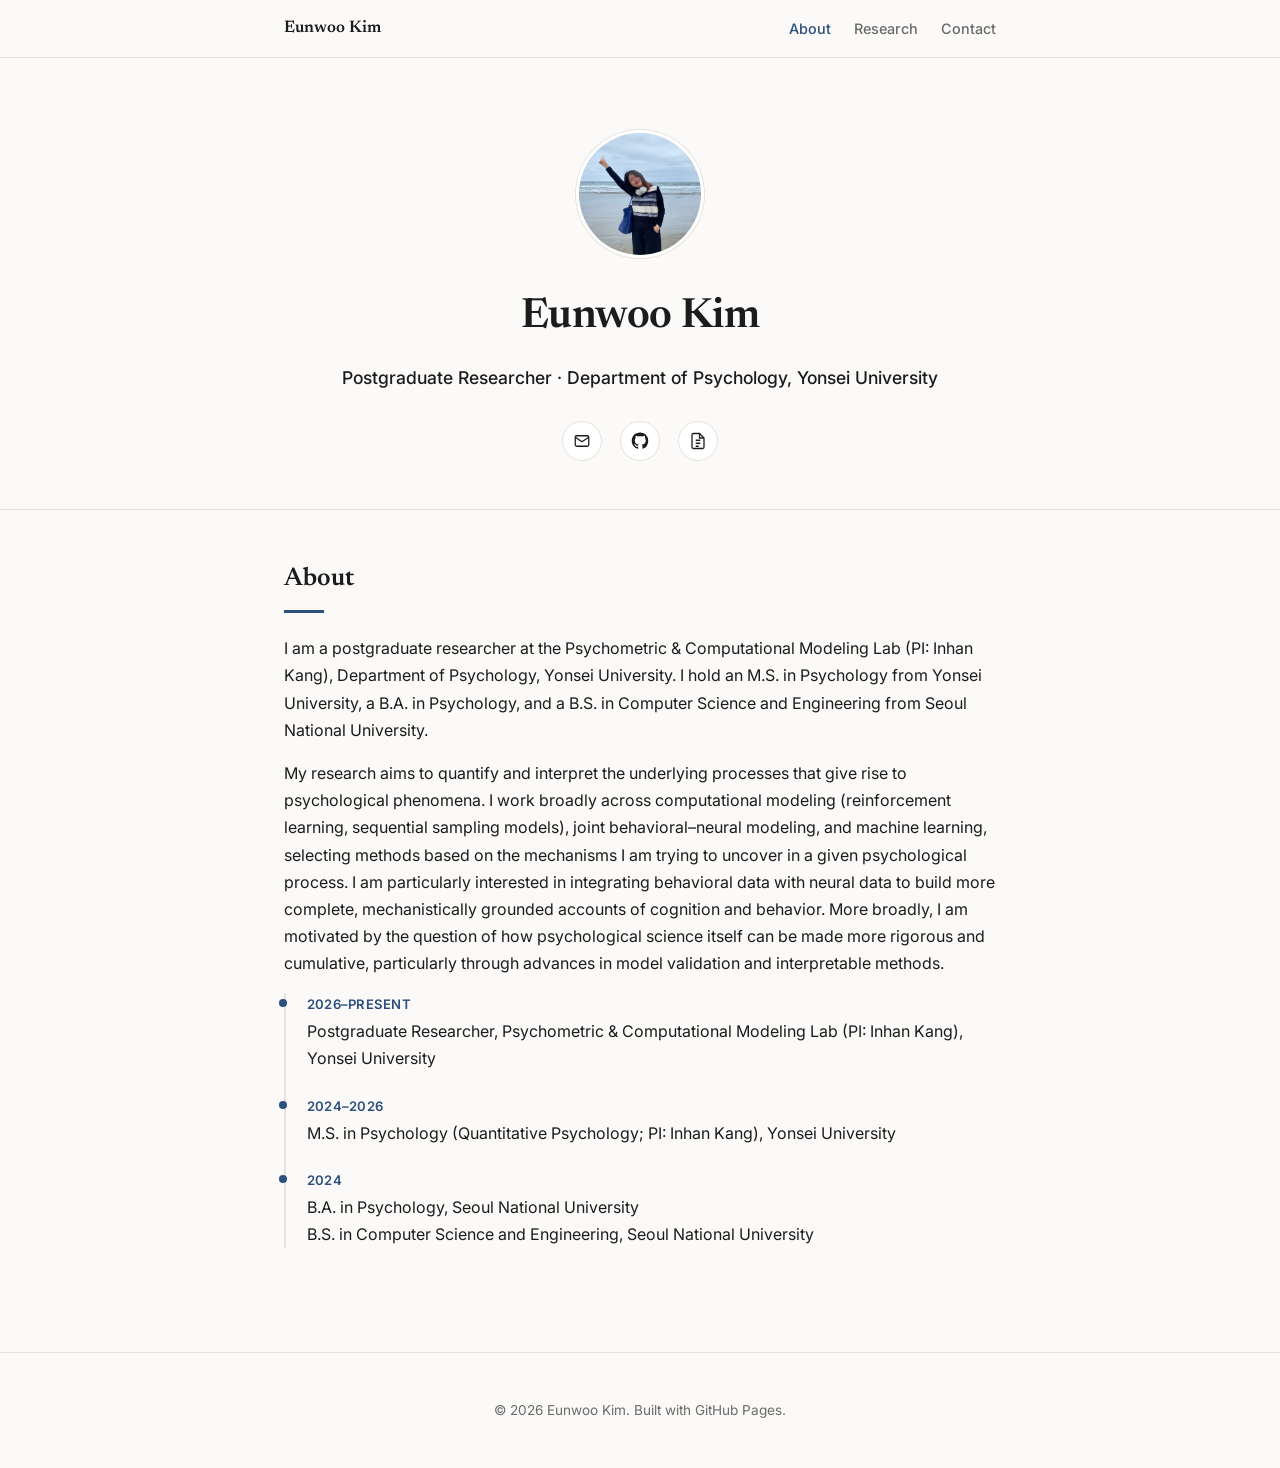
==== index.html @ c7195d4c "Split single-page site into About, Research, Contact pages" ====
<!DOCTYPE html>
<html lang="en">
<head>
<meta charset="UTF-8">
<meta name="viewport" content="width=device-width, initial-scale=1.0">
<title>Eunwoo Kim</title>
<link rel="preconnect" href="https://fonts.googleapis.com">
<link rel="preconnect" href="https://fonts.gstatic.com" crossorigin>
<link href="https://fonts.googleapis.com/css2?family=Newsreader:ital,wght@0,400;0,500;0,600;1,400&family=Inter:wght@400;500;600&display=swap" rel="stylesheet">
<link rel="stylesheet" href="style.css?v=3">
</head>
<body>

<div class="topbar">
  <div class="topbar-inner">
    <a class="brand" href="index.html">Eunwoo Kim</a>
    <nav>
      <a href="index.html" class="active">About</a>
      <a href="research.html">Research</a>
      <a href="contact.html">Contact</a>
    </nav>
  </div>
</div>

<header class="hero">
  <div class="hero-inner">
    <img class="avatar" src="assets/profile.jpg" alt="Eunwoo Kim">
    <h1>Eunwoo Kim</h1>
    <p class="tagline">Postgraduate Researcher &middot; Department of Psychology, Yonsei University</p>

    <ul class="icon-links">
      <li>
        <a href="mailto:eunwookim@yonsei.ac.kr" title="Email" aria-label="Email">
          <svg viewBox="0 0 24 24" fill="none" stroke="currentColor" stroke-width="1.7"><rect x="3" y="5" width="18" height="14" rx="2"/><path d="M3 7l9 6 9-6"/></svg>
        </a>
      </li>
      <li>
        <a href="https://github.com/nunu0112" target="_blank" title="GitHub" aria-label="GitHub">
          <svg viewBox="0 0 24 24" fill="currentColor"><path d="M12 .5C5.73.5.98 5.24.98 11.52c0 5.02 3.26 9.28 7.78 10.78.57.1.78-.25.78-.55 0-.27-.01-1.16-.02-2.1-3.16.69-3.83-1.34-3.83-1.34-.52-1.31-1.26-1.66-1.26-1.66-1.03-.7.08-.69.08-.69 1.14.08 1.74 1.17 1.74 1.17 1.01 1.73 2.65 1.23 3.3.94.1-.73.4-1.23.72-1.51-2.52-.29-5.17-1.26-5.17-5.6 0-1.24.44-2.25 1.17-3.04-.12-.29-.51-1.46.11-3.04 0 0 .96-.31 3.15 1.16.91-.25 1.89-.38 2.86-.39.97 0 1.95.13 2.86.39 2.18-1.47 3.14-1.16 3.14-1.16.63 1.58.23 2.75.12 3.04.73.79 1.16 1.8 1.16 3.04 0 4.35-2.65 5.31-5.18 5.59.41.35.77 1.04.77 2.1 0 1.52-.01 2.74-.01 3.11 0 .3.2.66.79.55A11.53 11.53 0 0 0 23 11.52C23 5.24 18.27.5 12 .5Z"/></svg>
        </a>
      </li>
      <li>
        <a href="assets/CV_Eunwoo_Kim.pdf" target="_blank" title="Download CV" aria-label="Download CV">
          <svg viewBox="0 0 24 24" fill="none" stroke="currentColor" stroke-width="1.7"><path d="M14 2H6a2 2 0 0 0-2 2v16a2 2 0 0 0 2 2h12a2 2 0 0 0 2-2V8z"/><path d="M14 2v6h6"/><path d="M9 15h6M9 11h6M9 19h4"/></svg>
        </a>
      </li>
    </ul>
  </div>
</header>

<main>

  <section id="about">
    <h2>About</h2>
    <p>
      I am a postgraduate researcher at the Psychometric &amp; Computational Modeling Lab (PI:
      Inhan Kang), Department of Psychology, Yonsei University. I hold an M.S. in Psychology from
      Yonsei University, a B.A. in Psychology, and a B.S. in Computer Science and Engineering from
      Seoul National University.
    </p>
    <p>
      My research aims to quantify and interpret the underlying processes that give rise to
      psychological phenomena. I work broadly across computational modeling (reinforcement
      learning, sequential sampling models), joint behavioral&ndash;neural modeling, and machine
      learning, selecting methods based on the mechanisms I am trying to uncover in a given
      psychological process. I am particularly interested in integrating behavioral data with
      neural data to build more complete, mechanistically grounded accounts of cognition and
      behavior. More broadly, I am motivated by the question of how psychological science itself
      can be made more rigorous and cumulative, particularly through advances in model validation
      and interpretable methods.
    </p>
    <div class="timeline">
      <div class="timeline-item">
        <span class="timeline-date">2026&ndash;Present</span>
        <span class="timeline-text">Postgraduate Researcher, Psychometric &amp; Computational Modeling Lab (PI: Inhan Kang), Yonsei University</span>
      </div>
      <div class="timeline-item">
        <span class="timeline-date">2024&ndash;2026</span>
        <span class="timeline-text">M.S. in Psychology (Quantitative Psychology; PI: Inhan Kang), Yonsei University</span>
      </div>
      <div class="timeline-item">
        <span class="timeline-date">2024</span>
        <span class="timeline-text">B.A. in Psychology, Seoul National University <br>B.S. in Computer Science and Engineering, Seoul National University</span>
      </div>
    </div>
  </section>

</main>

<footer>
  <p>&copy; 2026 Eunwoo Kim. Built with GitHub Pages.</p>
</footer>

</body>
</html>
---- style.css ----
:root {
  --bg: #fbfaf8;
  --text: #1c1c1c;
  --muted: #6b6b6b;
  --accent: #2b4f7e;
  --accent-soft: #e8eef6;
  --card-bg: #ffffff;
  --border: #e6e2dc;
  --max-width: 760px;
  --serif: "Newsreader", Georgia, "Apple SD Gothic Neo", serif;
  --sans: "Inter", -apple-system, BlinkMacSystemFont, "Segoe UI", "Apple SD Gothic Neo", "Noto Sans KR", sans-serif;
}

* { box-sizing: border-box; }

body {
  margin: 0;
  font-family: var(--sans);
  color: var(--text);
  background: var(--bg);
  line-height: 1.7;
}

a { color: var(--accent); }

/* Top nav */
.topbar {
  position: sticky;
  top: 0;
  z-index: 10;
  background: rgba(251, 250, 248, 0.9);
  backdrop-filter: blur(6px);
  border-bottom: 1px solid var(--border);
}

.topbar-inner {
  max-width: var(--max-width);
  margin: 0 auto;
  padding: 0.9rem 1.5rem;
  display: flex;
  align-items: center;
  justify-content: space-between;
}

.brand {
  font-family: var(--serif);
  font-weight: 600;
  font-size: 1.05rem;
  color: var(--text);
  text-decoration: none;
}

.topbar nav a {
  color: var(--muted);
  text-decoration: none;
  margin-left: 1.2rem;
  font-size: 0.9rem;
  font-weight: 500;
}

.topbar nav a:hover { color: var(--accent); }

.topbar nav a.active { color: var(--accent); }

/* Page header (Research, Contact) */
.page-header {
  padding: 3rem 1.5rem 1.5rem;
  border-bottom: 1px solid var(--border);
}

.page-header-inner {
  max-width: var(--max-width);
  margin: 0 auto;
}

.page-header h1 {
  font-family: var(--serif);
  font-weight: 600;
  font-size: 2.1rem;
  margin: 0;
  letter-spacing: -0.01em;
}

.section-intro {
  color: var(--muted);
  margin: 0 0 2rem;
}

/* Hero */
.hero {
  padding: 4.5rem 1.5rem 3rem;
  text-align: center;
  border-bottom: 1px solid var(--border);
}

.hero-inner {
  max-width: var(--max-width);
  margin: 0 auto;
}

.avatar {
  width: 128px;
  height: 128px;
  border-radius: 50%;
  margin: 0 auto 1.5rem;
  display: block;
  object-fit: cover;
  background: var(--accent-soft);
  border: 3px solid var(--card-bg);
  box-shadow: 0 0 0 1px var(--border);
}

.hero h1 {
  font-family: var(--serif);
  font-weight: 600;
  margin: 0 0 0.6rem;
  font-size: 2.6rem;
  letter-spacing: -0.01em;
}

.tagline {
  color: var(--text);
  margin: 0 0 1.8rem;
  font-size: 1.1rem;
  font-weight: 500;
}

.icon-links {
  list-style: none;
  display: flex;
  justify-content: center;
  gap: 1.1rem;
  padding: 0;
  margin: 0;
}

.icon-links a {
  display: flex;
  align-items: center;
  justify-content: center;
  width: 40px;
  height: 40px;
  border-radius: 50%;
  background: var(--card-bg);
  border: 1px solid var(--border);
  color: var(--text);
  transition: background 0.15s, color 0.15s, border-color 0.15s;
}

.icon-links a:hover {
  background: var(--accent);
  border-color: var(--accent);
  color: #fff;
}

.icon-links svg {
  width: 18px;
  height: 18px;
}

/* Main content */
main {
  max-width: var(--max-width);
  margin: 0 auto;
  padding: 3rem 1.5rem;
}

section {
  margin-bottom: 3.5rem;
}

section h2 {
  font-family: var(--serif);
  font-weight: 600;
  font-size: 1.6rem;
  margin: 0 0 1.4rem;
  color: var(--text);
}

section h2::after {
  content: "";
  display: block;
  width: 40px;
  height: 3px;
  background: var(--accent);
  margin-top: 0.5rem;
}

.subheading {
  font-family: var(--serif);
  font-size: 1.15rem;
  font-weight: 600;
  margin: 2rem 0 1rem;
}

/* Timeline */
.timeline {
  border-left: 2px solid var(--border);
  padding-left: 1.3rem;
}

.timeline-item {
  position: relative;
  margin-bottom: 1.4rem;
}

.timeline-item::before {
  content: "";
  position: absolute;
  left: -1.75rem;
  top: 0.35rem;
  width: 8px;
  height: 8px;
  border-radius: 50%;
  background: var(--accent);
}

.timeline-date {
  display: block;
  font-size: 0.82rem;
  color: var(--accent);
  font-weight: 600;
  letter-spacing: 0.02em;
  text-transform: uppercase;
  margin-bottom: 0.15rem;
}

.timeline-text ul {
  margin: 0.5rem 0 0;
  padding-left: 1.1rem;
}

.timeline-text li {
  margin-bottom: 0.3rem;
  color: var(--muted);
}

/* Research narrative items */
.research-item {
  margin-bottom: 2.2rem;
  padding-bottom: 2.2rem;
  border-bottom: 1px solid var(--border);
}

.research-item:last-of-type {
  border-bottom: none;
}

.research-item h3 {
  font-family: var(--serif);
  font-size: 1.25rem;
  font-weight: 600;
  margin: 0 0 0.4rem;
}

.research-item .meta {
  color: var(--muted);
  font-size: 0.85rem;
  margin: 0 0 0.8rem;
  font-style: italic;
}

.research-figure {
  margin: 1.2rem 0 0;
  padding: 1rem;
  background: #ffffff;
  border: 1px solid var(--border);
  border-radius: 8px;
  text-align: center;
}

.research-figure img {
  display: block;
  margin: 0 auto;
  max-width: 100%;
  max-height: 320px;
  width: auto;
  height: auto;
  border-radius: 4px;
}

.research-figure figcaption {
  margin-top: 0.7rem;
  font-size: 0.82rem;
  color: var(--muted);
  line-height: 1.5;
}

.plain-list {
  padding-left: 1.2rem;
}

.plain-list li {
  margin-bottom: 0.6rem;
}

/* Skills */
.skill-tags {
  display: flex;
  flex-wrap: wrap;
  gap: 0.5rem;
}

.skill-tags span {
  background: var(--accent-soft);
  color: var(--accent);
  padding: 0.35rem 0.8rem;
  border-radius: 999px;
  font-size: 0.85rem;
  font-weight: 500;
}

#contact a { color: var(--accent); }

footer {
  text-align: center;
  padding: 2rem 1rem;
  color: var(--muted);
  font-size: 0.85rem;
  border-top: 1px solid var(--border);
}

@media (prefers-color-scheme: dark) {
  :root {
    --bg: #12161c;
    --text: #eceff2;
    --muted: #99a3ad;
    --accent: #7fa8e0;
    --accent-soft: #1c2733;
    --card-bg: #191e26;
    --border: #2b323c;
  }
  .topbar { background: rgba(18, 22, 28, 0.85); }
  .icon-links a:hover { color: #12161c; }
}

@media (max-width: 560px) {
  .topbar nav a { margin-left: 0.7rem; font-size: 0.82rem; }
  .hero h1 { font-size: 2.1rem; }
}
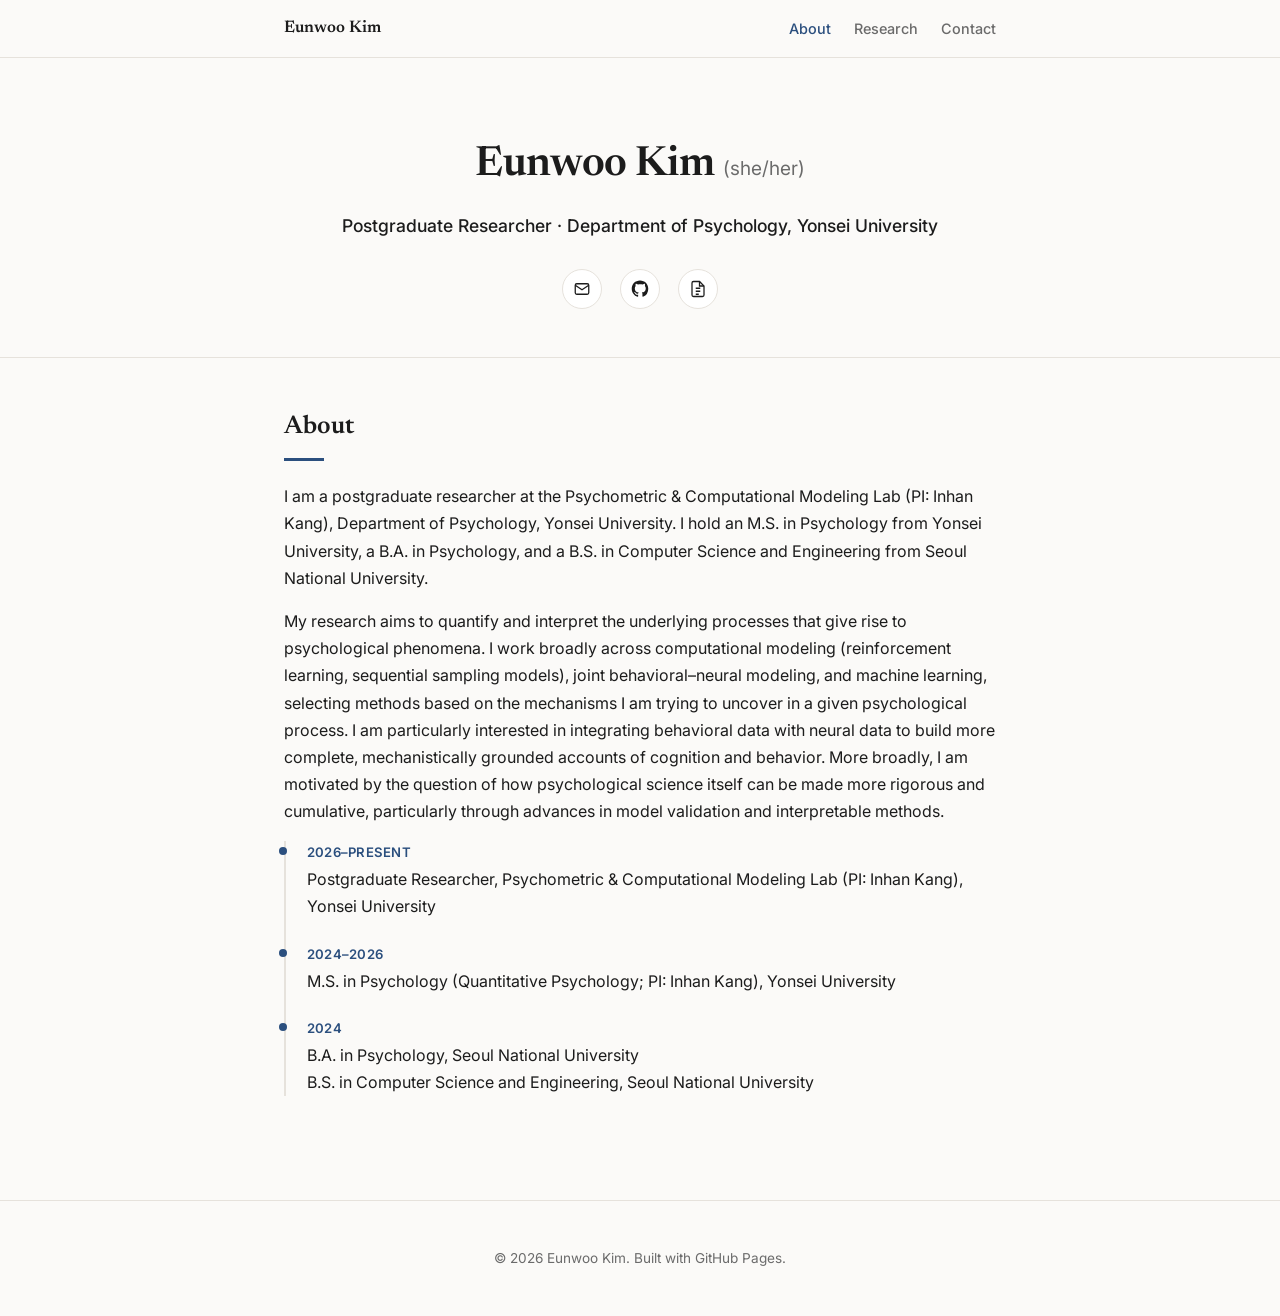
==== commit 522033e1: "Remove profile photo, add pronouns next to name" ====
--- a/index.html
+++ b/index.html
@@ -7,7 +7,7 @@
 <link rel="preconnect" href="https://fonts.googleapis.com">
 <link rel="preconnect" href="https://fonts.gstatic.com" crossorigin>
 <link href="https://fonts.googleapis.com/css2?family=Newsreader:ital,wght@0,400;0,500;0,600;1,400&family=Inter:wght@400;500;600&display=swap" rel="stylesheet">
-<link rel="stylesheet" href="style.css?v=3">
+<link rel="stylesheet" href="style.css?v=5">
 </head>
 <body>
 
@@ -24,8 +24,7 @@
 
 <header class="hero">
   <div class="hero-inner">
-    <img class="avatar" src="assets/profile.jpg" alt="Eunwoo Kim">
-    <h1>Eunwoo Kim</h1>
+    <h1>Eunwoo Kim <span class="pronouns">(she/her)</span></h1>
     <p class="tagline">Postgraduate Researcher &middot; Department of Psychology, Yonsei University</p>
 
     <ul class="icon-links">
--- a/style.css
+++ b/style.css
@@ -82,7 +82,7 @@
 }
 
 .section-intro {
-  color: var(--muted);
+  color: var(--text);
   margin: 0 0 2rem;
 }
 
@@ -98,24 +98,20 @@
   margin: 0 auto;
 }
 
-.avatar {
-  width: 128px;
-  height: 128px;
-  border-radius: 50%;
-  margin: 0 auto 1.5rem;
-  display: block;
-  object-fit: cover;
-  background: var(--accent-soft);
-  border: 3px solid var(--card-bg);
-  box-shadow: 0 0 0 1px var(--border);
-}
-
 .hero h1 {
   font-family: var(--serif);
   font-weight: 600;
   margin: 0 0 0.6rem;
   font-size: 2.6rem;
   letter-spacing: -0.01em;
+}
+
+.pronouns {
+  font-family: var(--sans);
+  font-weight: 400;
+  font-size: 1.2rem;
+  color: var(--muted);
+  letter-spacing: 0;
 }
 
 .tagline {
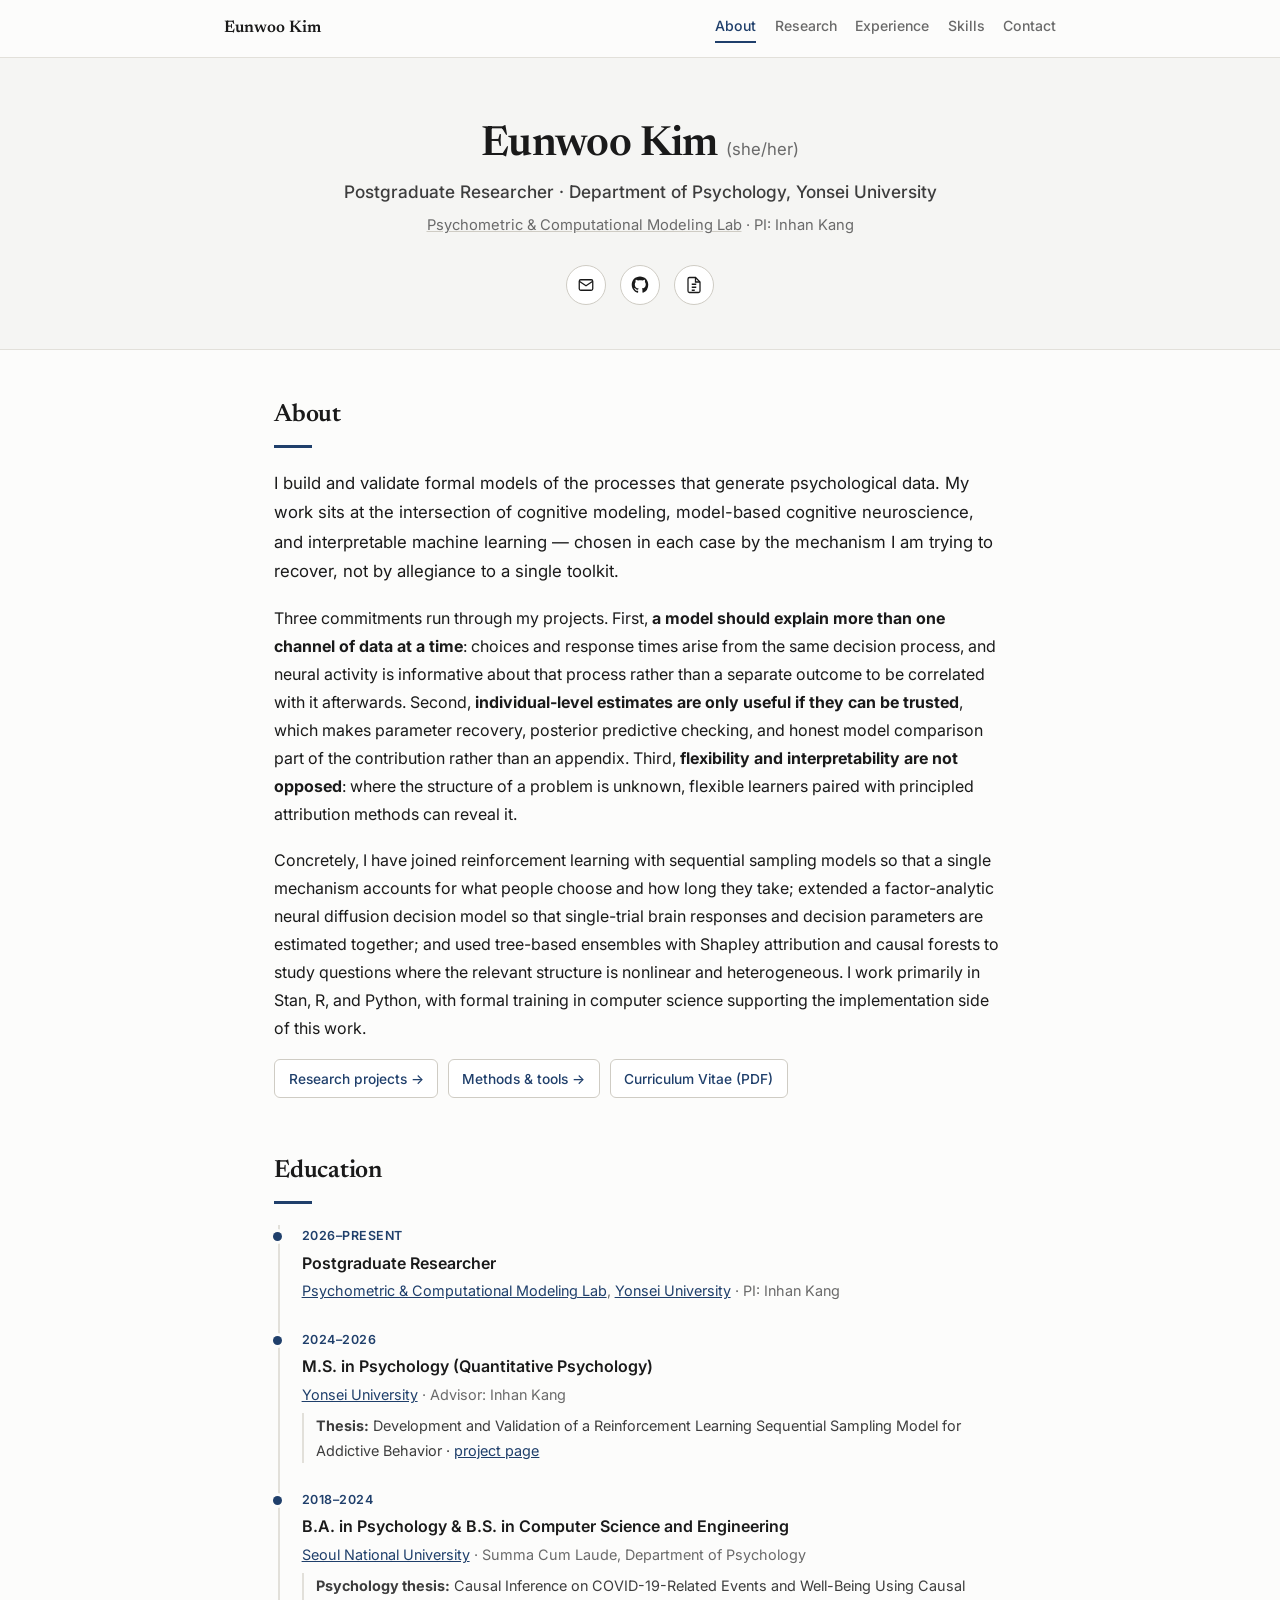
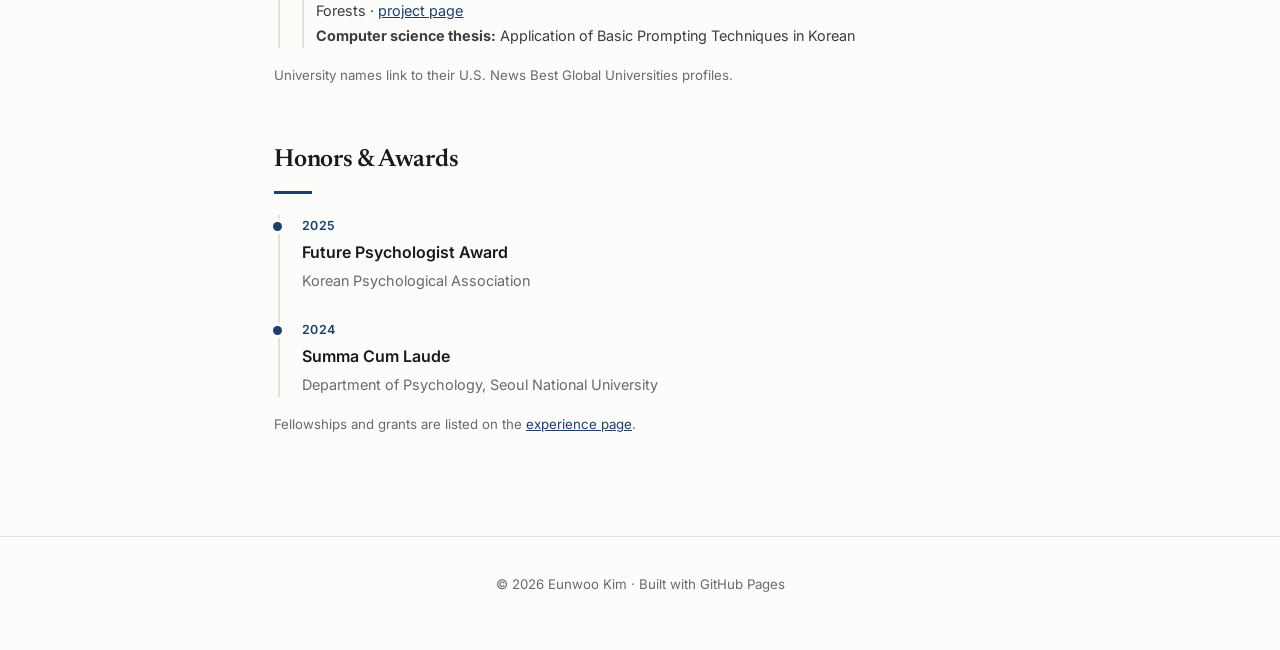
==== commit eb35cdbb: "Expand site into a full research portfolio Adds per-project research subpages with background, metho" ====
--- a/index.html
+++ b/index.html
@@ -4,10 +4,11 @@
 <meta charset="UTF-8">
 <meta name="viewport" content="width=device-width, initial-scale=1.0">
 <title>Eunwoo Kim</title>
+<meta name="description" content="Eunwoo Kim — postgraduate researcher in quantitative psychology at Yonsei University. Cognitive modeling, joint behavioral–neural modeling, and interpretable machine learning.">
 <link rel="preconnect" href="https://fonts.googleapis.com">
 <link rel="preconnect" href="https://fonts.gstatic.com" crossorigin>
 <link href="https://fonts.googleapis.com/css2?family=Newsreader:ital,wght@0,400;0,500;0,600;1,400&family=Inter:wght@400;500;600&display=swap" rel="stylesheet">
-<link rel="stylesheet" href="style.css?v=5">
+<link rel="stylesheet" href="style.css?v=10">
 </head>
 <body>
 
@@ -17,6 +18,8 @@
     <nav>
       <a href="index.html" class="active">About</a>
       <a href="research.html">Research</a>
+      <a href="experience.html">Experience</a>
+      <a href="skills.html">Skills</a>
       <a href="contact.html">Contact</a>
     </nav>
   </div>
@@ -26,6 +29,10 @@
   <div class="hero-inner">
     <h1>Eunwoo Kim <span class="pronouns">(she/her)</span></h1>
     <p class="tagline">Postgraduate Researcher &middot; Department of Psychology, Yonsei University</p>
+    <p class="tagline-sub">
+      <a href="https://sites.google.com/view/qpsy" target="_blank" rel="noopener">Psychometric &amp; Computational Modeling Lab</a>
+      &middot; PI: Inhan Kang
+    </p>
 
     <ul class="icon-links">
       <li>
@@ -34,12 +41,12 @@
         </a>
       </li>
       <li>
-        <a href="https://github.com/nunu0112" target="_blank" title="GitHub" aria-label="GitHub">
+        <a href="https://github.com/nunu0112" target="_blank" rel="noopener" title="GitHub" aria-label="GitHub">
           <svg viewBox="0 0 24 24" fill="currentColor"><path d="M12 .5C5.73.5.98 5.24.98 11.52c0 5.02 3.26 9.28 7.78 10.78.57.1.78-.25.78-.55 0-.27-.01-1.16-.02-2.1-3.16.69-3.83-1.34-3.83-1.34-.52-1.31-1.26-1.66-1.26-1.66-1.03-.7.08-.69.08-.69 1.14.08 1.74 1.17 1.74 1.17 1.01 1.73 2.65 1.23 3.3.94.1-.73.4-1.23.72-1.51-2.52-.29-5.17-1.26-5.17-5.6 0-1.24.44-2.25 1.17-3.04-.12-.29-.51-1.46.11-3.04 0 0 .96-.31 3.15 1.16.91-.25 1.89-.38 2.86-.39.97 0 1.95.13 2.86.39 2.18-1.47 3.14-1.16 3.14-1.16.63 1.58.23 2.75.12 3.04.73.79 1.16 1.8 1.16 3.04 0 4.35-2.65 5.31-5.18 5.59.41.35.77 1.04.77 2.1 0 1.52-.01 2.74-.01 3.11 0 .3.2.66.79.55A11.53 11.53 0 0 0 23 11.52C23 5.24 18.27.5 12 .5Z"/></svg>
         </a>
       </li>
       <li>
-        <a href="assets/CV_Eunwoo_Kim.pdf" target="_blank" title="Download CV" aria-label="Download CV">
+        <a href="assets/CV_Eunwoo_Kim.pdf" target="_blank" rel="noopener" title="Curriculum Vitae (PDF)" aria-label="Curriculum Vitae (PDF)">
           <svg viewBox="0 0 24 24" fill="none" stroke="currentColor" stroke-width="1.7"><path d="M14 2H6a2 2 0 0 0-2 2v16a2 2 0 0 0 2 2h12a2 2 0 0 0 2-2V8z"/><path d="M14 2v6h6"/><path d="M9 15h6M9 11h6M9 19h4"/></svg>
         </a>
       </li>
@@ -51,43 +58,117 @@
 
   <section id="about">
     <h2>About</h2>
-    <p>
-      I am a postgraduate researcher at the Psychometric &amp; Computational Modeling Lab (PI:
-      Inhan Kang), Department of Psychology, Yonsei University. I hold an M.S. in Psychology from
-      Yonsei University, a B.A. in Psychology, and a B.S. in Computer Science and Engineering from
-      Seoul National University.
+    <p class="lead">
+      I build and validate formal models of the processes that generate psychological data. My
+      work sits at the intersection of cognitive modeling, model-based cognitive neuroscience,
+      and interpretable machine learning &mdash; chosen in each case by the mechanism I am trying
+      to recover, not by allegiance to a single toolkit.
     </p>
     <p>
-      My research aims to quantify and interpret the underlying processes that give rise to
-      psychological phenomena. I work broadly across computational modeling (reinforcement
-      learning, sequential sampling models), joint behavioral&ndash;neural modeling, and machine
-      learning, selecting methods based on the mechanisms I am trying to uncover in a given
-      psychological process. I am particularly interested in integrating behavioral data with
-      neural data to build more complete, mechanistically grounded accounts of cognition and
-      behavior. More broadly, I am motivated by the question of how psychological science itself
-      can be made more rigorous and cumulative, particularly through advances in model validation
-      and interpretable methods.
+      Three commitments run through my projects. First, <strong>a model should explain more than
+      one channel of data at a time</strong>: choices and response times arise from the same
+      decision process, and neural activity is informative about that process rather than a
+      separate outcome to be correlated with it afterwards. Second, <strong>individual-level
+      estimates are only useful if they can be trusted</strong>, which makes parameter recovery,
+      posterior predictive checking, and honest model comparison part of the contribution rather
+      than an appendix. Third, <strong>flexibility and interpretability are not opposed</strong>:
+      where the structure of a problem is unknown, flexible learners paired with principled
+      attribution methods can reveal it.
     </p>
+    <p>
+      Concretely, I have joined reinforcement learning with sequential sampling models so that a
+      single mechanism accounts for what people choose and how long they take; extended a
+      factor-analytic neural diffusion decision model so that single-trial brain responses and
+      decision parameters are estimated together; and used tree-based ensembles with Shapley
+      attribution and causal forests to study questions where the relevant structure is nonlinear
+      and heterogeneous. I work primarily in Stan, R, and Python, with formal training in computer
+      science supporting the implementation side of this work.
+    </p>
+    <div class="link-row">
+      <a class="btn-link" href="research.html">Research projects &rarr;</a>
+      <a class="btn-link" href="skills.html">Methods &amp; tools &rarr;</a>
+      <a class="btn-link" href="assets/CV_Eunwoo_Kim.pdf" target="_blank" rel="noopener">Curriculum Vitae (PDF)</a>
+    </div>
+  </section>
+
+  <section id="education">
+    <h2>Education</h2>
     <div class="timeline">
       <div class="timeline-item">
         <span class="timeline-date">2026&ndash;Present</span>
-        <span class="timeline-text">Postgraduate Researcher, Psychometric &amp; Computational Modeling Lab (PI: Inhan Kang), Yonsei University</span>
+        <span class="timeline-text">
+          <span class="timeline-role">Postgraduate Researcher</span>
+          <span class="timeline-meta">
+            <a href="https://sites.google.com/view/qpsy" target="_blank" rel="noopener">Psychometric &amp; Computational Modeling Lab</a>,
+            <a href="https://www.usnews.com/education/best-global-universities/yonsei-university-503801" target="_blank" rel="noopener">Yonsei University</a>
+            &middot; PI: Inhan Kang
+          </span>
+        </span>
       </div>
       <div class="timeline-item">
         <span class="timeline-date">2024&ndash;2026</span>
-        <span class="timeline-text">M.S. in Psychology (Quantitative Psychology; PI: Inhan Kang), Yonsei University</span>
+        <span class="timeline-text">
+          <span class="timeline-role">M.S. in Psychology (Quantitative Psychology)</span>
+          <span class="timeline-meta">
+            <a href="https://www.usnews.com/education/best-global-universities/yonsei-university-503801" target="_blank" rel="noopener">Yonsei University</a>
+            &middot; Advisor: Inhan Kang
+          </span>
+          <span class="timeline-thesis">
+            <strong>Thesis:</strong> Development and Validation of a Reinforcement Learning
+            Sequential Sampling Model for Addictive Behavior
+            &middot; <a href="research-rlssm.html">project page</a>
+          </span>
+        </span>
+      </div>
+      <div class="timeline-item">
+        <span class="timeline-date">2018&ndash;2024</span>
+        <span class="timeline-text">
+          <span class="timeline-role">B.A. in Psychology &amp; B.S. in Computer Science and Engineering</span>
+          <span class="timeline-meta">
+            <a href="https://www.usnews.com/education/best-global-universities/seoul-national-university-503456" target="_blank" rel="noopener">Seoul National University</a>
+            &middot; Summa Cum Laude, Department of Psychology
+          </span>
+          <span class="timeline-thesis">
+            <strong>Psychology thesis:</strong> Causal Inference on COVID-19-Related Events and
+            Well-Being Using Causal Forests
+            &middot; <a href="research-grf.html">project page</a><br>
+            <strong>Computer science thesis:</strong> Application of Basic Prompting Techniques in Korean
+          </span>
+        </span>
+      </div>
+    </div>
+    <p class="code-caption">
+      University names link to their U.S. News Best Global Universities profiles.
+    </p>
+  </section>
+
+  <section id="honors">
+    <h2>Honors &amp; Awards</h2>
+    <div class="timeline">
+      <div class="timeline-item">
+        <span class="timeline-date">2025</span>
+        <span class="timeline-text">
+          <span class="timeline-role">Future Psychologist Award</span>
+          <span class="timeline-meta">Korean Psychological Association</span>
+        </span>
       </div>
       <div class="timeline-item">
         <span class="timeline-date">2024</span>
-        <span class="timeline-text">B.A. in Psychology, Seoul National University <br>B.S. in Computer Science and Engineering, Seoul National University</span>
+        <span class="timeline-text">
+          <span class="timeline-role">Summa Cum Laude</span>
+          <span class="timeline-meta">Department of Psychology, Seoul National University</span>
+        </span>
       </div>
     </div>
+    <p class="code-caption">
+      Fellowships and grants are listed on the <a href="experience.html#fellowships">experience page</a>.
+    </p>
   </section>
 
 </main>
 
 <footer>
-  <p>&copy; 2026 Eunwoo Kim. Built with GitHub Pages.</p>
+  <p>&copy; 2026 Eunwoo Kim &middot; Built with GitHub Pages</p>
 </footer>
 
 </body>
--- a/style.css
+++ b/style.css
@@ -1,45 +1,60 @@
+/* ==========================================================================
+   Eunwoo Kim — academic site
+   Light theme only: light background, dark text.
+   ========================================================================== */
+
 :root {
-  --bg: #fbfaf8;
-  --text: #1c1c1c;
-  --muted: #6b6b6b;
-  --accent: #2b4f7e;
-  --accent-soft: #e8eef6;
+  --bg: #fcfcfb;
+  --bg-alt: #f5f5f3;
+  --text: #1a1a1a;
+  --text-soft: #3d3d3d;
+  --muted: #6a6a6a;
+  --accent: #1f3f6b;
+  --accent-soft: #eaeff6;
   --card-bg: #ffffff;
-  --border: #e6e2dc;
-  --max-width: 760px;
+  --border: #e2e0da;
+  --border-strong: #cfccc4;
+  --max-width: 780px;
+  --wide-width: 880px;
   --serif: "Newsreader", Georgia, "Apple SD Gothic Neo", serif;
   --sans: "Inter", -apple-system, BlinkMacSystemFont, "Segoe UI", "Apple SD Gothic Neo", "Noto Sans KR", sans-serif;
+  --mono: "SFMono-Regular", "SF Mono", Menlo, Consolas, "Liberation Mono", monospace;
 }
 
 * { box-sizing: border-box; }
+
+html { color-scheme: light; }
 
 body {
   margin: 0;
   font-family: var(--sans);
   color: var(--text);
   background: var(--bg);
-  line-height: 1.7;
+  line-height: 1.75;
+  -webkit-font-smoothing: antialiased;
 }
 
 a { color: var(--accent); }
 
-/* Top nav */
+/* --------------------------------------------------------------- Top nav */
+
 .topbar {
   position: sticky;
   top: 0;
-  z-index: 10;
-  background: rgba(251, 250, 248, 0.9);
-  backdrop-filter: blur(6px);
+  z-index: 20;
+  background: rgba(252, 252, 251, 0.92);
+  backdrop-filter: blur(8px);
   border-bottom: 1px solid var(--border);
 }
 
 .topbar-inner {
-  max-width: var(--max-width);
+  max-width: var(--wide-width);
   margin: 0 auto;
-  padding: 0.9rem 1.5rem;
+  padding: 0.85rem 1.5rem;
   display: flex;
   align-items: center;
   justify-content: space-between;
+  gap: 1rem;
 }
 
 .brand {
@@ -48,49 +63,38 @@
   font-size: 1.05rem;
   color: var(--text);
   text-decoration: none;
+  white-space: nowrap;
+}
+
+.topbar nav {
+  display: flex;
+  flex-wrap: wrap;
+  gap: 1.15rem;
 }
 
 .topbar nav a {
   color: var(--muted);
   text-decoration: none;
-  margin-left: 1.2rem;
-  font-size: 0.9rem;
+  font-size: 0.88rem;
   font-weight: 500;
+  padding-bottom: 2px;
+  border-bottom: 2px solid transparent;
 }
 
 .topbar nav a:hover { color: var(--accent); }
 
-.topbar nav a.active { color: var(--accent); }
-
-/* Page header (Research, Contact) */
-.page-header {
-  padding: 3rem 1.5rem 1.5rem;
-  border-bottom: 1px solid var(--border);
-}
-
-.page-header-inner {
-  max-width: var(--max-width);
-  margin: 0 auto;
-}
-
-.page-header h1 {
-  font-family: var(--serif);
-  font-weight: 600;
-  font-size: 2.1rem;
-  margin: 0;
-  letter-spacing: -0.01em;
-}
-
-.section-intro {
-  color: var(--text);
-  margin: 0 0 2rem;
-}
-
-/* Hero */
+.topbar nav a.active {
+  color: var(--accent);
+  border-bottom-color: var(--accent);
+}
+
+/* ------------------------------------------------------------------ Hero */
+
 .hero {
-  padding: 4.5rem 1.5rem 3rem;
+  padding: 4rem 1.5rem 2.75rem;
   text-align: center;
   border-bottom: 1px solid var(--border);
+  background: var(--bg-alt);
 }
 
 .hero-inner {
@@ -101,31 +105,43 @@
 .hero h1 {
   font-family: var(--serif);
   font-weight: 600;
-  margin: 0 0 0.6rem;
+  margin: 0 0 0.5rem;
   font-size: 2.6rem;
-  letter-spacing: -0.01em;
+  letter-spacing: -0.015em;
+  line-height: 1.15;
 }
 
 .pronouns {
   font-family: var(--sans);
   font-weight: 400;
-  font-size: 1.2rem;
+  font-size: 1.05rem;
   color: var(--muted);
   letter-spacing: 0;
+  white-space: nowrap;
 }
 
 .tagline {
-  color: var(--text);
-  margin: 0 0 1.8rem;
-  font-size: 1.1rem;
+  color: var(--text-soft);
+  margin: 0 0 0.35rem;
+  font-size: 1.08rem;
   font-weight: 500;
 }
+
+.tagline-sub {
+  color: var(--muted);
+  margin: 0 0 1.6rem;
+  font-size: 0.92rem;
+}
+
+.tagline-sub a { color: var(--muted); text-decoration-color: var(--border-strong); }
+.tagline-sub a:hover { color: var(--accent); }
 
 .icon-links {
   list-style: none;
   display: flex;
   justify-content: center;
-  gap: 1.1rem;
+  flex-wrap: wrap;
+  gap: 0.9rem;
   padding: 0;
   margin: 0;
 }
@@ -138,7 +154,7 @@
   height: 40px;
   border-radius: 50%;
   background: var(--card-bg);
-  border: 1px solid var(--border);
+  border: 1px solid var(--border-strong);
   color: var(--text);
   transition: background 0.15s, color 0.15s, border-color 0.15s;
 }
@@ -149,115 +165,319 @@
   color: #fff;
 }
 
-.icon-links svg {
-  width: 18px;
-  height: 18px;
-}
-
-/* Main content */
+.icon-links svg { width: 18px; height: 18px; }
+
+/* ----------------------------------------------------------- Page header */
+
+.page-header {
+  padding: 2.75rem 1.5rem 1.75rem;
+  border-bottom: 1px solid var(--border);
+  background: var(--bg-alt);
+}
+
+.page-header-inner {
+  max-width: var(--wide-width);
+  margin: 0 auto;
+}
+
+.page-header h1 {
+  font-family: var(--serif);
+  font-weight: 600;
+  font-size: 2.05rem;
+  margin: 0;
+  letter-spacing: -0.015em;
+  line-height: 1.2;
+}
+
+.page-header .page-sub {
+  color: var(--muted);
+  margin: 0.6rem 0 0;
+  font-size: 0.95rem;
+  max-width: 60ch;
+}
+
+.breadcrumb {
+  font-size: 0.82rem;
+  color: var(--muted);
+  margin: 0 0 0.7rem;
+}
+
+.breadcrumb a { color: var(--muted); text-decoration: none; }
+.breadcrumb a:hover { color: var(--accent); text-decoration: underline; }
+.breadcrumb span { margin: 0 0.4rem; color: var(--border-strong); }
+
+/* ------------------------------------------------------------------ Main */
+
 main {
   max-width: var(--max-width);
   margin: 0 auto;
-  padding: 3rem 1.5rem;
-}
-
-section {
-  margin-bottom: 3.5rem;
-}
+  padding: 2.75rem 1.5rem 1rem;
+}
+
+main.wide { max-width: var(--wide-width); }
+
+section { margin-bottom: 3.25rem; }
 
 section h2 {
   font-family: var(--serif);
   font-weight: 600;
-  font-size: 1.6rem;
-  margin: 0 0 1.4rem;
-  color: var(--text);
+  font-size: 1.55rem;
+  margin: 0 0 1.3rem;
+  color: var(--text);
+  letter-spacing: -0.01em;
 }
 
 section h2::after {
   content: "";
   display: block;
-  width: 40px;
+  width: 38px;
   height: 3px;
   background: var(--accent);
   margin-top: 0.5rem;
 }
 
-.subheading {
+h3 {
   font-family: var(--serif);
-  font-size: 1.15rem;
-  font-weight: 600;
-  margin: 2rem 0 1rem;
-}
-
-/* Timeline */
+  font-size: 1.22rem;
+  font-weight: 600;
+  margin: 2rem 0 0.7rem;
+  letter-spacing: -0.005em;
+}
+
+h4 {
+  font-family: var(--sans);
+  font-size: 0.95rem;
+  font-weight: 600;
+  margin: 1.5rem 0 0.5rem;
+  color: var(--text);
+}
+
+p { margin: 0 0 1.1rem; }
+
+.section-intro {
+  color: var(--text);
+  margin: 0 0 2rem;
+  font-size: 1.02rem;
+}
+
+.lead {
+  font-size: 1.05rem;
+  color: var(--text);
+}
+
+/* -------------------------------------------------------------- Timeline */
+
 .timeline {
   border-left: 2px solid var(--border);
-  padding-left: 1.3rem;
+  padding-left: 1.35rem;
+  margin-left: 0.25rem;
 }
 
 .timeline-item {
   position: relative;
-  margin-bottom: 1.4rem;
+  margin-bottom: 1.6rem;
 }
 
 .timeline-item::before {
   content: "";
   position: absolute;
-  left: -1.75rem;
-  top: 0.35rem;
-  width: 8px;
-  height: 8px;
+  left: -1.8rem;
+  top: 0.45rem;
+  width: 9px;
+  height: 9px;
   border-radius: 50%;
   background: var(--accent);
+  box-shadow: 0 0 0 3px var(--bg);
 }
 
 .timeline-date {
   display: block;
-  font-size: 0.82rem;
+  font-size: 0.78rem;
   color: var(--accent);
   font-weight: 600;
-  letter-spacing: 0.02em;
+  letter-spacing: 0.04em;
   text-transform: uppercase;
+  margin-bottom: 0.1rem;
+}
+
+.timeline-text { display: block; }
+
+.timeline-role {
+  font-weight: 600;
+  color: var(--text);
+}
+
+.timeline-meta {
+  display: block;
+  color: var(--muted);
+  font-size: 0.9rem;
+  margin-top: 0.1rem;
+}
+
+.timeline-thesis {
+  display: block;
+  font-size: 0.9rem;
+  color: var(--text-soft);
+  margin-top: 0.35rem;
+  padding-left: 0.8rem;
+  border-left: 2px solid var(--border);
+}
+
+.timeline-text ul {
+  margin: 0.6rem 0 0;
+  padding-left: 1.15rem;
+}
+
+.timeline-text li {
+  margin-bottom: 0.4rem;
+  color: var(--text-soft);
+  font-size: 0.95rem;
+}
+
+/* ---------------------------------------------------------- Project card */
+
+.project-card {
+  display: block;
+  background: var(--card-bg);
+  border: 1px solid var(--border);
+  border-radius: 10px;
+  padding: 1.4rem 1.5rem;
+  margin-bottom: 1.1rem;
+  text-decoration: none;
+  color: inherit;
+  transition: border-color 0.15s, box-shadow 0.15s, transform 0.15s;
+}
+
+.project-card:hover {
+  border-color: var(--accent);
+  box-shadow: 0 4px 18px rgba(31, 63, 107, 0.08);
+  transform: translateY(-1px);
+}
+
+.project-card h3 {
+  font-size: 1.14rem;
+  margin: 0 0 0.5rem;
+  color: var(--text);
+}
+
+.project-card p {
+  margin: 0 0 0.8rem;
+  color: var(--text-soft);
+  font-size: 0.95rem;
+}
+
+.project-card .card-more {
+  font-size: 0.86rem;
+  font-weight: 600;
+  color: var(--accent);
+}
+
+.card-tags {
+  display: flex;
+  flex-wrap: wrap;
+  gap: 0.4rem;
+  margin: 0 0 0.75rem;
+}
+
+/* ---------------------------------------------------------------- Badges */
+
+.badge {
+  display: inline-block;
+  font-size: 0.72rem;
+  font-weight: 600;
+  letter-spacing: 0.04em;
+  text-transform: uppercase;
+  padding: 0.2rem 0.55rem;
+  border-radius: 4px;
+  background: var(--accent-soft);
+  color: var(--accent);
+  border: 1px solid #d5e0ee;
+  white-space: nowrap;
+}
+
+.badge.neutral {
+  background: var(--bg-alt);
+  color: var(--muted);
+  border-color: var(--border);
+}
+
+.tag {
+  display: inline-block;
+  font-size: 0.78rem;
+  padding: 0.15rem 0.6rem;
+  border-radius: 999px;
+  background: var(--bg-alt);
+  color: var(--text-soft);
+  border: 1px solid var(--border);
+}
+
+/* --------------------------------------------------------- Study meta bar */
+
+.study-meta {
+  display: flex;
+  flex-wrap: wrap;
+  gap: 0.5rem 1.2rem;
+  align-items: center;
+  padding: 0.9rem 1.1rem;
+  background: var(--bg-alt);
+  border: 1px solid var(--border);
+  border-radius: 8px;
+  margin: 0 0 2rem;
+  font-size: 0.88rem;
+  color: var(--text-soft);
+}
+
+.study-meta .meta-label {
+  font-weight: 600;
+  color: var(--muted);
+  font-size: 0.76rem;
+  letter-spacing: 0.04em;
+  text-transform: uppercase;
+  margin-right: 0.3rem;
+}
+
+.study-meta > div { display: flex; align-items: baseline; gap: 0.2rem; }
+
+/* ------------------------------------------------------- Method callouts */
+
+.method-list {
+  list-style: none;
+  padding: 0;
+  margin: 0 0 1.4rem;
+  border-top: 1px solid var(--border);
+}
+
+.method-list li {
+  padding: 0.85rem 0;
+  border-bottom: 1px solid var(--border);
+  font-size: 0.95rem;
+  color: var(--text-soft);
+}
+
+.method-list .m-label {
+  display: block;
+  font-weight: 600;
+  color: var(--text);
+  font-size: 0.92rem;
   margin-bottom: 0.15rem;
 }
 
-.timeline-text ul {
-  margin: 0.5rem 0 0;
-  padding-left: 1.1rem;
-}
-
-.timeline-text li {
-  margin-bottom: 0.3rem;
-  color: var(--muted);
-}
-
-/* Research narrative items */
-.research-item {
-  margin-bottom: 2.2rem;
-  padding-bottom: 2.2rem;
-  border-bottom: 1px solid var(--border);
-}
-
-.research-item:last-of-type {
-  border-bottom: none;
-}
-
-.research-item h3 {
-  font-family: var(--serif);
-  font-size: 1.25rem;
-  font-weight: 600;
-  margin: 0 0 0.4rem;
-}
-
-.research-item .meta {
-  color: var(--muted);
-  font-size: 0.85rem;
-  margin: 0 0 0.8rem;
-  font-style: italic;
-}
+.callout {
+  background: var(--accent-soft);
+  border-left: 3px solid var(--accent);
+  border-radius: 0 6px 6px 0;
+  padding: 1rem 1.2rem;
+  margin: 0 0 1.5rem;
+  font-size: 0.94rem;
+  color: var(--text-soft);
+}
+
+.callout strong { color: var(--text); }
+
+/* --------------------------------------------------------------- Figures */
 
 .research-figure {
-  margin: 1.2rem 0 0;
+  margin: 1.5rem 0 1.8rem;
   padding: 1rem;
   background: #ffffff;
   border: 1px solid var(--border);
@@ -269,68 +489,182 @@
   display: block;
   margin: 0 auto;
   max-width: 100%;
-  max-height: 320px;
+  max-height: 380px;
   width: auto;
   height: auto;
   border-radius: 4px;
 }
 
 .research-figure figcaption {
-  margin-top: 0.7rem;
-  font-size: 0.82rem;
-  color: var(--muted);
-  line-height: 1.5;
-}
-
-.plain-list {
-  padding-left: 1.2rem;
-}
-
-.plain-list li {
-  margin-bottom: 0.6rem;
-}
-
-/* Skills */
+  margin-top: 0.8rem;
+  font-size: 0.83rem;
+  color: var(--muted);
+  line-height: 1.55;
+  text-align: left;
+}
+
+.research-figure figcaption .fig-label {
+  font-weight: 600;
+  color: var(--text);
+}
+
+/* ------------------------------------------------------------ Code blocks */
+
+.code-block {
+  background: #1e2530;
+  border-radius: 8px;
+  padding: 1rem 1.1rem;
+  margin: 0 0 1.2rem;
+  overflow-x: auto;
+}
+
+.code-block pre {
+  margin: 0;
+  font-family: var(--mono);
+  font-size: 0.8rem;
+  line-height: 1.6;
+  color: #e3e8ef;
+  white-space: pre;
+}
+
+.code-caption {
+  font-size: 0.83rem;
+  color: var(--muted);
+  margin: -0.6rem 0 1.5rem;
+}
+
+code {
+  font-family: var(--mono);
+  font-size: 0.86em;
+  background: var(--bg-alt);
+  padding: 0.1rem 0.32rem;
+  border-radius: 3px;
+  border: 1px solid var(--border);
+}
+
+/* ------------------------------------------------------------ Link lists */
+
+.link-row {
+  display: flex;
+  flex-wrap: wrap;
+  gap: 0.6rem;
+  margin: 0 0 1.5rem;
+}
+
+.btn-link {
+  display: inline-flex;
+  align-items: center;
+  gap: 0.4rem;
+  font-size: 0.86rem;
+  font-weight: 500;
+  text-decoration: none;
+  color: var(--accent);
+  background: var(--card-bg);
+  border: 1px solid var(--border-strong);
+  border-radius: 6px;
+  padding: 0.4rem 0.85rem;
+  transition: background 0.15s, border-color 0.15s, color 0.15s;
+}
+
+.btn-link:hover {
+  background: var(--accent);
+  border-color: var(--accent);
+  color: #fff;
+}
+
+.btn-link svg { width: 15px; height: 15px; }
+
+.plain-list { padding-left: 1.2rem; }
+.plain-list li { margin-bottom: 0.55rem; }
+
+/* ------------------------------------------------------------- Skill sets */
+
+.skill-group {
+  border: 1px solid var(--border);
+  border-radius: 10px;
+  padding: 1.3rem 1.5rem;
+  margin-bottom: 1.1rem;
+  background: var(--card-bg);
+}
+
+.skill-group h3 {
+  margin: 0 0 0.3rem;
+  font-size: 1.1rem;
+}
+
+.skill-group .skill-detail {
+  font-size: 0.94rem;
+  color: var(--text-soft);
+  margin: 0 0 0.9rem;
+}
+
+.skill-group .applied {
+  font-size: 0.85rem;
+  color: var(--muted);
+  margin: 0.8rem 0 0;
+  padding-top: 0.8rem;
+  border-top: 1px dashed var(--border);
+}
+
 .skill-tags {
   display: flex;
   flex-wrap: wrap;
-  gap: 0.5rem;
-}
-
+  gap: 0.45rem;
+  margin-bottom: 0.3rem;
+}
+
+.skill-tags a,
 .skill-tags span {
   background: var(--accent-soft);
   color: var(--accent);
-  padding: 0.35rem 0.8rem;
+  padding: 0.28rem 0.75rem;
   border-radius: 999px;
-  font-size: 0.85rem;
+  font-size: 0.83rem;
   font-weight: 500;
-}
-
-#contact a { color: var(--accent); }
+  text-decoration: none;
+  border: 1px solid #d5e0ee;
+}
+
+.skill-tags a:hover { background: var(--accent); color: #fff; }
+
+/* ------------------------------------------------------------- Next/prev */
+
+.page-nav {
+  display: flex;
+  justify-content: space-between;
+  gap: 1rem;
+  border-top: 1px solid var(--border);
+  padding-top: 1.5rem;
+  margin-top: 2.5rem;
+  font-size: 0.88rem;
+}
+
+.page-nav a { text-decoration: none; font-weight: 500; }
+.page-nav a:hover { text-decoration: underline; }
+
+/* ---------------------------------------------------------------- Footer */
 
 footer {
   text-align: center;
-  padding: 2rem 1rem;
-  color: var(--muted);
-  font-size: 0.85rem;
+  padding: 2.25rem 1rem;
+  color: var(--muted);
+  font-size: 0.83rem;
   border-top: 1px solid var(--border);
-}
-
-@media (prefers-color-scheme: dark) {
-  :root {
-    --bg: #12161c;
-    --text: #eceff2;
-    --muted: #99a3ad;
-    --accent: #7fa8e0;
-    --accent-soft: #1c2733;
-    --card-bg: #191e26;
-    --border: #2b323c;
-  }
-  .topbar { background: rgba(18, 22, 28, 0.85); }
-  .icon-links a:hover { color: #12161c; }
-}
-
-@media (max-width: 560px) {
-  .topbar nav a { margin-left: 0.7rem; font-size: 0.82rem; }
-  .hero h1 { font-size: 2.1rem; }
-}
+  margin-top: 2rem;
+}
+
+footer a { color: var(--muted); }
+
+/* --------------------------------------------------------------- Mobile */
+
+@media (max-width: 640px) {
+  .topbar-inner { flex-direction: column; align-items: flex-start; gap: 0.5rem; }
+  .topbar nav { gap: 0.9rem; }
+  .topbar nav a { font-size: 0.82rem; }
+  .hero { padding: 3rem 1.25rem 2.25rem; }
+  .hero h1 { font-size: 2.05rem; }
+  .pronouns { font-size: 0.95rem; }
+  .page-header h1 { font-size: 1.7rem; }
+  main { padding: 2rem 1.25rem 1rem; }
+  .study-meta { flex-direction: column; align-items: flex-start; gap: 0.35rem; }
+}
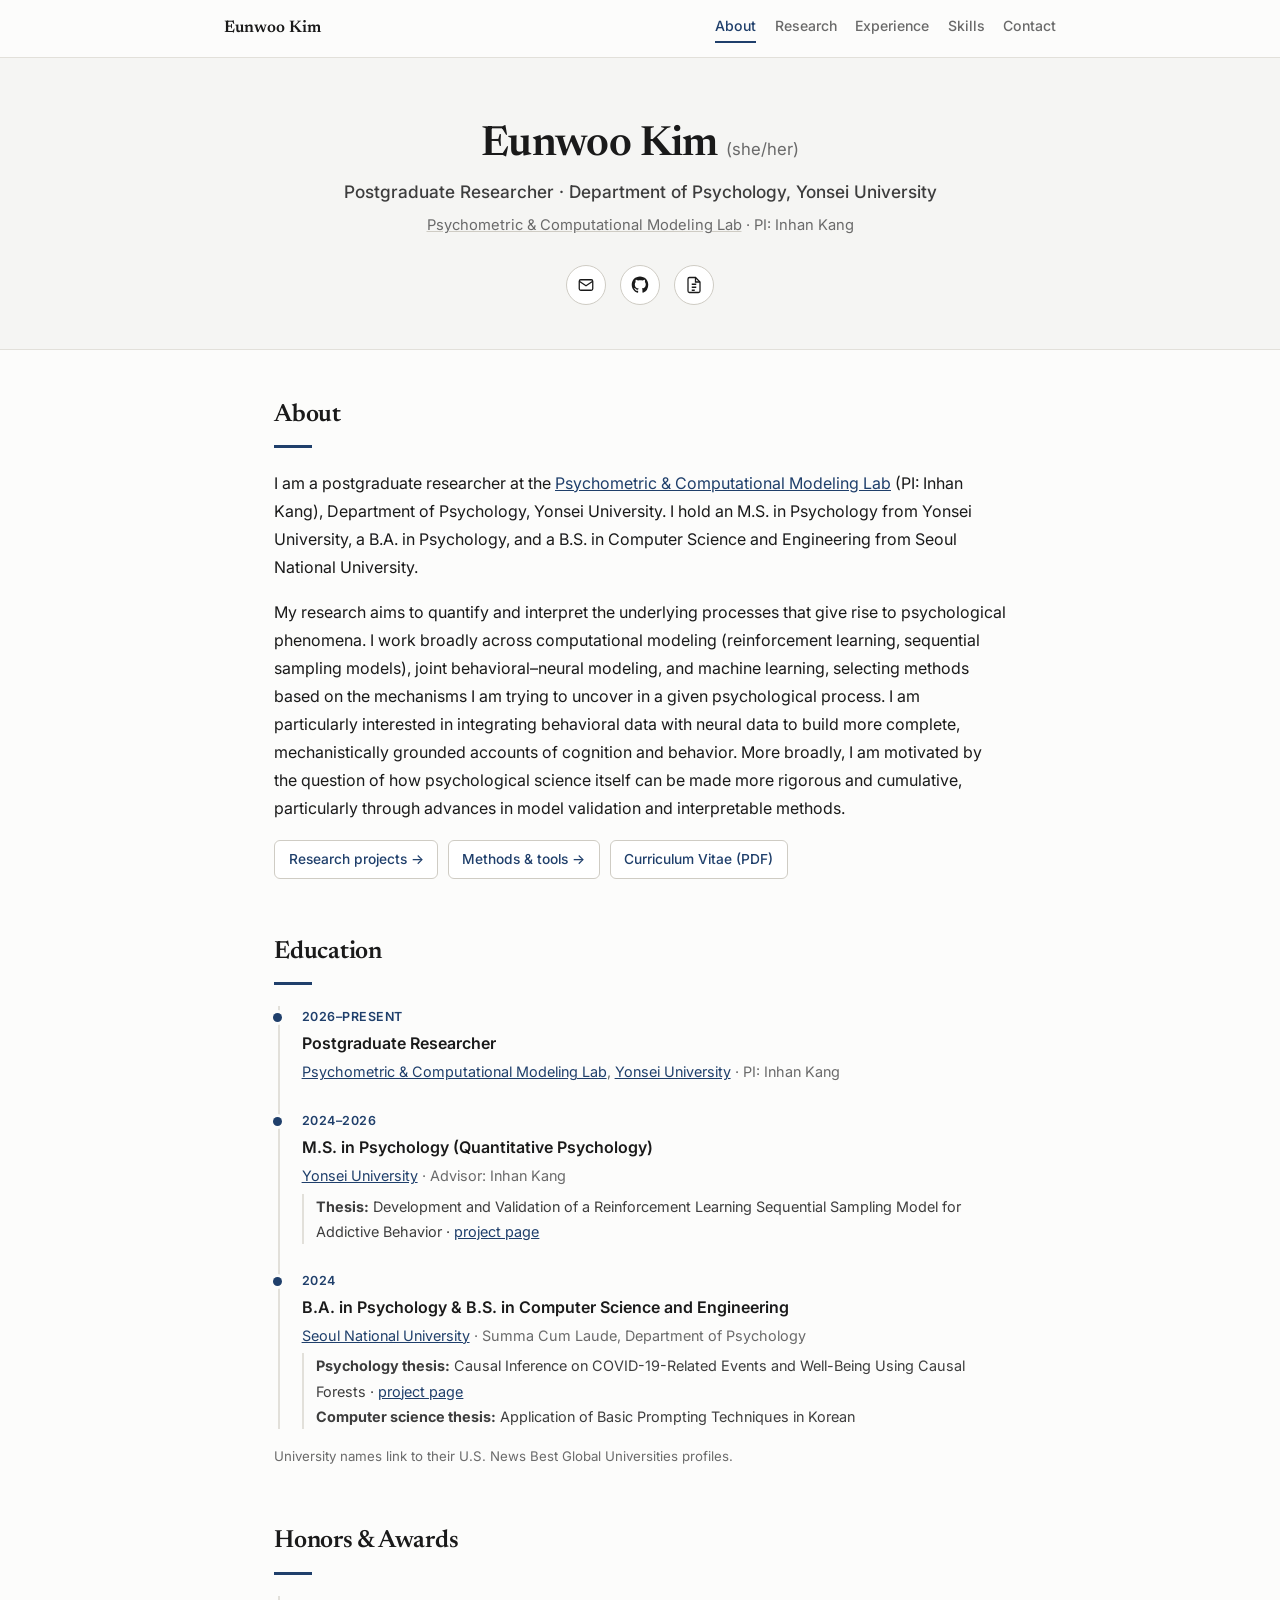
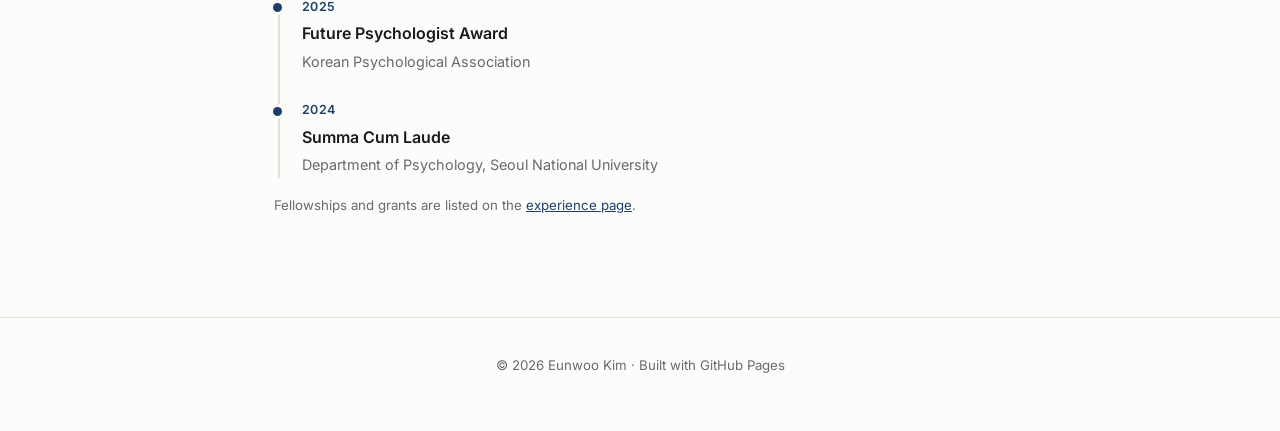
==== commit 9108a9c0: "Add abstracts, card figures, updated CV, and CBrain source figures Leads each research subpage with " ====
--- a/index.html
+++ b/index.html
@@ -8,7 +8,7 @@
 <link rel="preconnect" href="https://fonts.googleapis.com">
 <link rel="preconnect" href="https://fonts.gstatic.com" crossorigin>
 <link href="https://fonts.googleapis.com/css2?family=Newsreader:ital,wght@0,400;0,500;0,600;1,400&family=Inter:wght@400;500;600&display=swap" rel="stylesheet">
-<link rel="stylesheet" href="style.css?v=10">
+<link rel="stylesheet" href="style.css?v=11">
 </head>
 <body>
 
@@ -58,31 +58,23 @@
 
   <section id="about">
     <h2>About</h2>
-    <p class="lead">
-      I build and validate formal models of the processes that generate psychological data. My
-      work sits at the intersection of cognitive modeling, model-based cognitive neuroscience,
-      and interpretable machine learning &mdash; chosen in each case by the mechanism I am trying
-      to recover, not by allegiance to a single toolkit.
+    <p>
+      I am a postgraduate researcher at the
+      <a href="https://sites.google.com/view/qpsy" target="_blank" rel="noopener">Psychometric &amp;
+      Computational Modeling Lab</a> (PI: Inhan Kang), Department of Psychology, Yonsei University.
+      I hold an M.S. in Psychology from Yonsei University, a B.A. in Psychology, and a B.S. in
+      Computer Science and Engineering from Seoul National University.
     </p>
     <p>
-      Three commitments run through my projects. First, <strong>a model should explain more than
-      one channel of data at a time</strong>: choices and response times arise from the same
-      decision process, and neural activity is informative about that process rather than a
-      separate outcome to be correlated with it afterwards. Second, <strong>individual-level
-      estimates are only useful if they can be trusted</strong>, which makes parameter recovery,
-      posterior predictive checking, and honest model comparison part of the contribution rather
-      than an appendix. Third, <strong>flexibility and interpretability are not opposed</strong>:
-      where the structure of a problem is unknown, flexible learners paired with principled
-      attribution methods can reveal it.
-    </p>
-    <p>
-      Concretely, I have joined reinforcement learning with sequential sampling models so that a
-      single mechanism accounts for what people choose and how long they take; extended a
-      factor-analytic neural diffusion decision model so that single-trial brain responses and
-      decision parameters are estimated together; and used tree-based ensembles with Shapley
-      attribution and causal forests to study questions where the relevant structure is nonlinear
-      and heterogeneous. I work primarily in Stan, R, and Python, with formal training in computer
-      science supporting the implementation side of this work.
+      My research aims to quantify and interpret the underlying processes that give rise to
+      psychological phenomena. I work broadly across computational modeling (reinforcement
+      learning, sequential sampling models), joint behavioral&ndash;neural modeling, and machine
+      learning, selecting methods based on the mechanisms I am trying to uncover in a given
+      psychological process. I am particularly interested in integrating behavioral data with
+      neural data to build more complete, mechanistically grounded accounts of cognition and
+      behavior. More broadly, I am motivated by the question of how psychological science itself
+      can be made more rigorous and cumulative, particularly through advances in model validation
+      and interpretable methods.
     </p>
     <div class="link-row">
       <a class="btn-link" href="research.html">Research projects &rarr;</a>
@@ -121,7 +113,7 @@
         </span>
       </div>
       <div class="timeline-item">
-        <span class="timeline-date">2018&ndash;2024</span>
+        <span class="timeline-date">2024</span>
         <span class="timeline-text">
           <span class="timeline-role">B.A. in Psychology &amp; B.S. in Computer Science and Engineering</span>
           <span class="timeline-meta">
--- a/style.css
+++ b/style.css
@@ -323,6 +323,12 @@
   border-left: 2px solid var(--border);
 }
 
+.timeline-text p {
+  margin: 0.5rem 0 0;
+  color: var(--text-soft);
+  font-size: 0.95rem;
+}
+
 .timeline-text ul {
   margin: 0.6rem 0 0;
   padding-left: 1.15rem;
@@ -337,7 +343,9 @@
 /* ---------------------------------------------------------- Project card */
 
 .project-card {
-  display: block;
+  display: flex;
+  gap: 1.4rem;
+  align-items: flex-start;
   background: var(--card-bg);
   border: 1px solid var(--border);
   border-radius: 10px;
@@ -348,6 +356,29 @@
   transition: border-color 0.15s, box-shadow 0.15s, transform 0.15s;
 }
 
+.project-card .card-body { flex: 1; min-width: 0; }
+
+.card-thumb {
+  flex: 0 0 190px;
+  height: 150px;
+  border: 1px solid var(--border);
+  border-radius: 6px;
+  background: #fff;
+  display: flex;
+  align-items: center;
+  justify-content: center;
+  padding: 0.5rem;
+  overflow: hidden;
+}
+
+.card-thumb img {
+  max-width: 100%;
+  max-height: 100%;
+  width: auto;
+  height: auto;
+  object-fit: contain;
+}
+
 .project-card:hover {
   border-color: var(--accent);
   box-shadow: 0 4px 18px rgba(31, 63, 107, 0.08);
@@ -409,6 +440,36 @@
   background: var(--bg-alt);
   color: var(--text-soft);
   border: 1px solid var(--border);
+}
+
+/* -------------------------------------------------------------- Abstract */
+
+.abstract {
+  background: var(--card-bg);
+  border: 1px solid var(--border-strong);
+  border-left: 4px solid var(--accent);
+  border-radius: 0 8px 8px 0;
+  padding: 1.4rem 1.6rem;
+  margin: 0 0 2rem;
+}
+
+.abstract h2 {
+  font-family: var(--sans);
+  font-size: 0.76rem;
+  font-weight: 600;
+  letter-spacing: 0.1em;
+  text-transform: uppercase;
+  color: var(--accent);
+  margin: 0 0 0.7rem;
+}
+
+.abstract h2::after { display: none; }
+
+.abstract p {
+  margin: 0;
+  font-size: 1rem;
+  line-height: 1.7;
+  color: var(--text);
 }
 
 /* --------------------------------------------------------- Study meta bar */
@@ -667,4 +728,6 @@
   .page-header h1 { font-size: 1.7rem; }
   main { padding: 2rem 1.25rem 1rem; }
   .study-meta { flex-direction: column; align-items: flex-start; gap: 0.35rem; }
-}
+  .project-card { flex-direction: column; gap: 1rem; }
+  .card-thumb { flex: none; width: 100%; height: 130px; }
+}
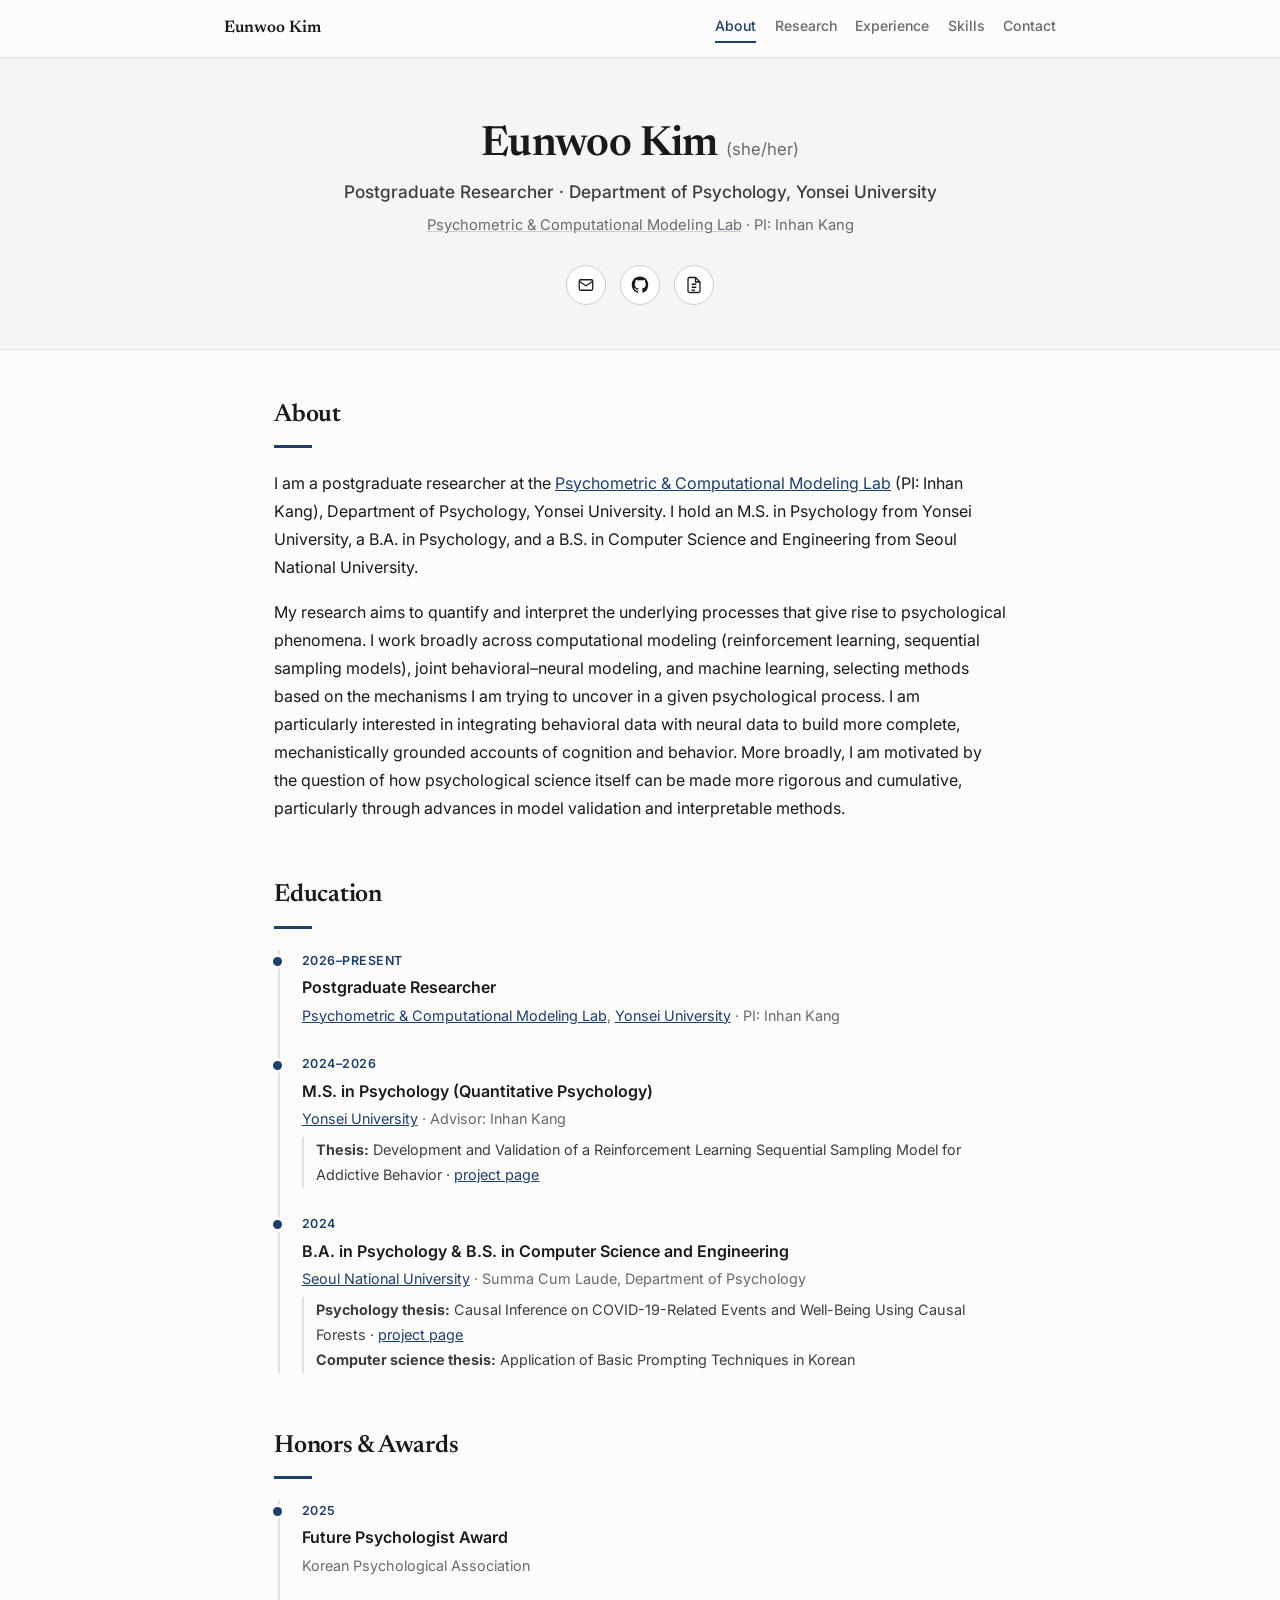
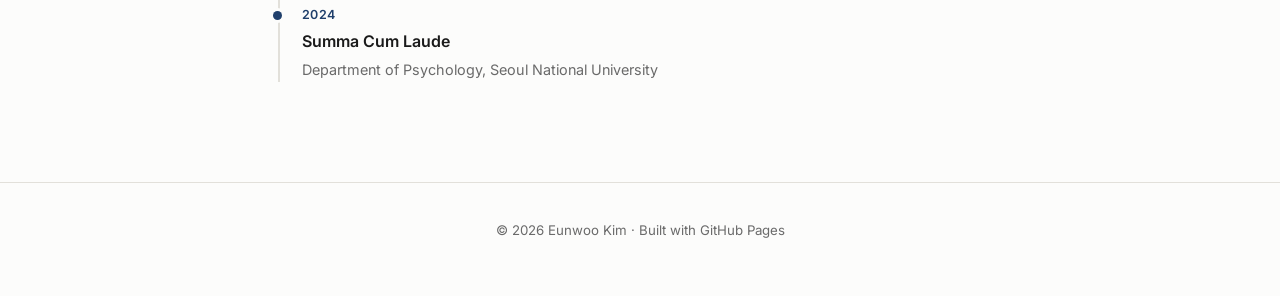
==== commit 05383a4a: "Tighten site copy and consolidate page elements Revises wording across the site towards a more restr" ====
--- a/index.html
+++ b/index.html
@@ -8,7 +8,7 @@
 <link rel="preconnect" href="https://fonts.googleapis.com">
 <link rel="preconnect" href="https://fonts.gstatic.com" crossorigin>
 <link href="https://fonts.googleapis.com/css2?family=Newsreader:ital,wght@0,400;0,500;0,600;1,400&family=Inter:wght@400;500;600&display=swap" rel="stylesheet">
-<link rel="stylesheet" href="style.css?v=11">
+<link rel="stylesheet" href="style.css?v=12">
 </head>
 <body>
 
@@ -76,11 +76,6 @@
       can be made more rigorous and cumulative, particularly through advances in model validation
       and interpretable methods.
     </p>
-    <div class="link-row">
-      <a class="btn-link" href="research.html">Research projects &rarr;</a>
-      <a class="btn-link" href="skills.html">Methods &amp; tools &rarr;</a>
-      <a class="btn-link" href="assets/CV_Eunwoo_Kim.pdf" target="_blank" rel="noopener">Curriculum Vitae (PDF)</a>
-    </div>
   </section>
 
   <section id="education">
@@ -129,9 +124,6 @@
         </span>
       </div>
     </div>
-    <p class="code-caption">
-      University names link to their U.S. News Best Global Universities profiles.
-    </p>
   </section>
 
   <section id="honors">
@@ -152,9 +144,6 @@
         </span>
       </div>
     </div>
-    <p class="code-caption">
-      Fellowships and grants are listed on the <a href="experience.html#fellowships">experience page</a>.
-    </p>
   </section>
 
 </main>
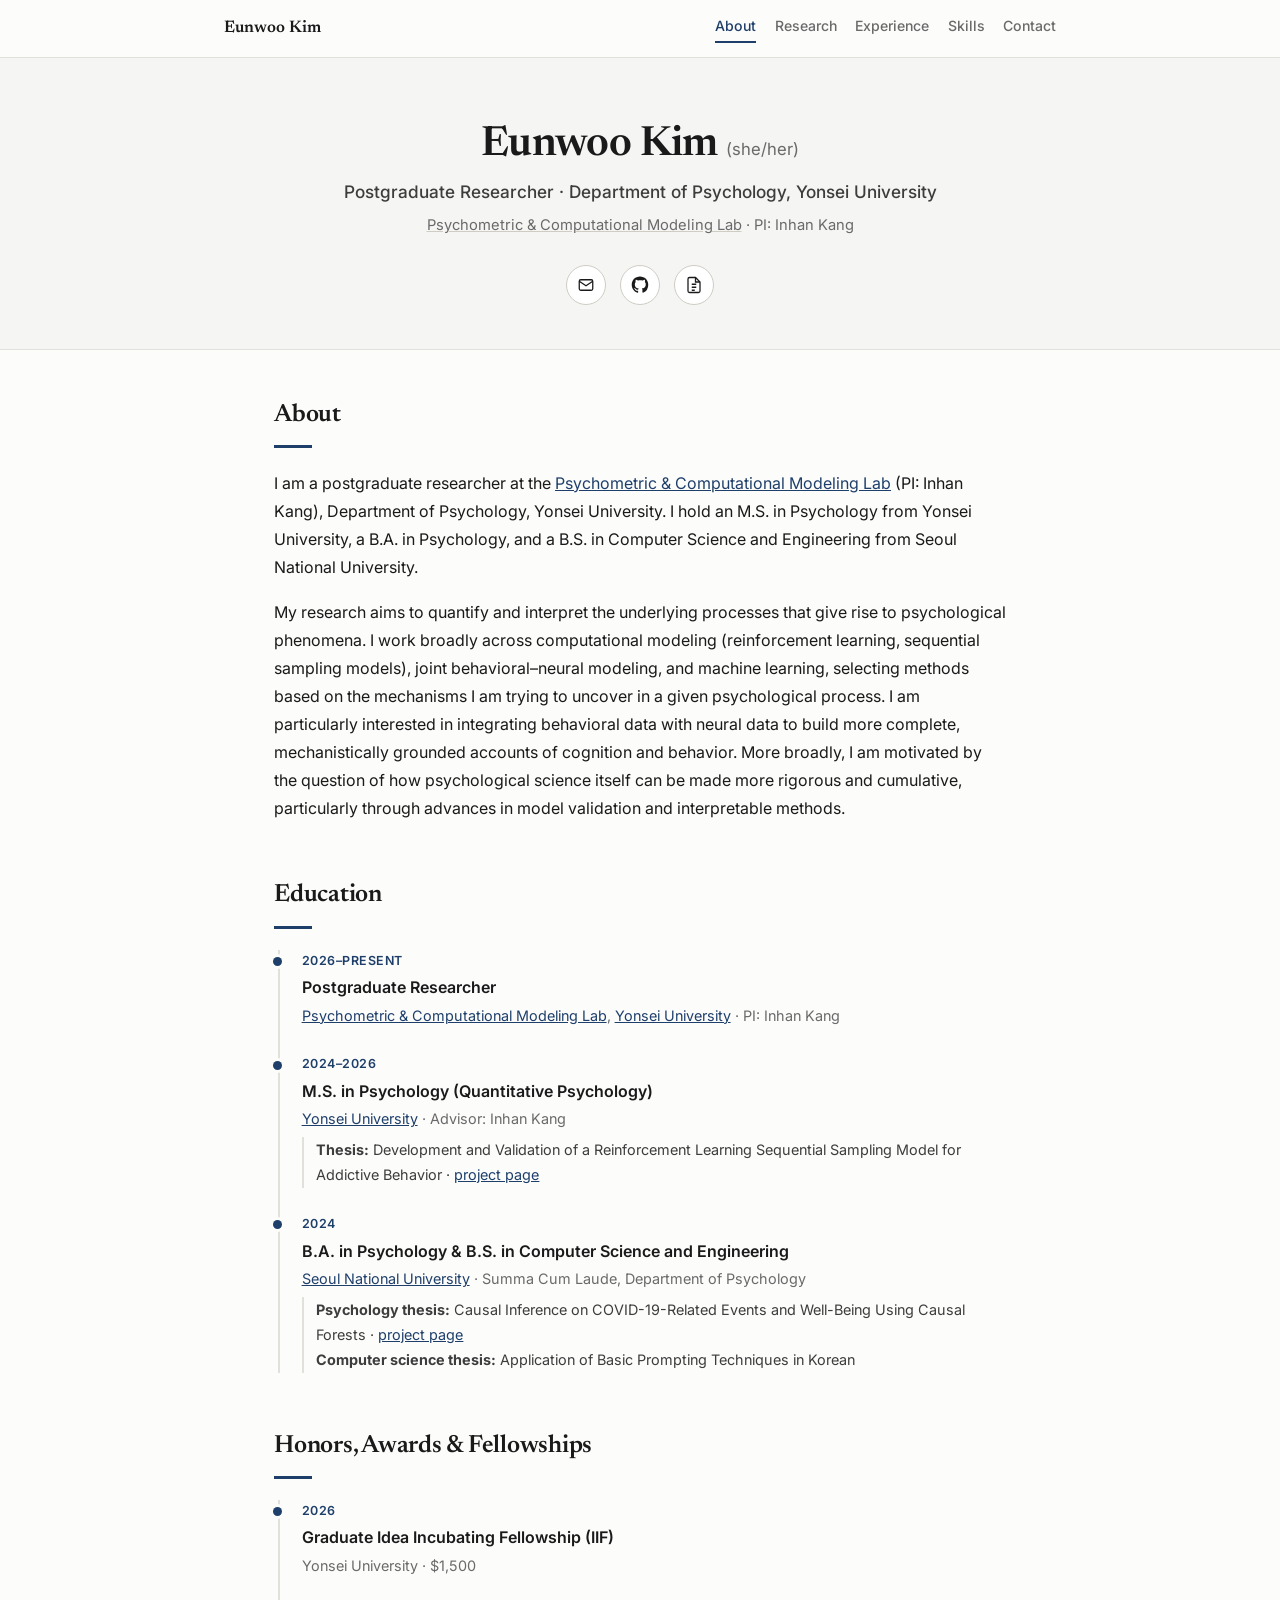
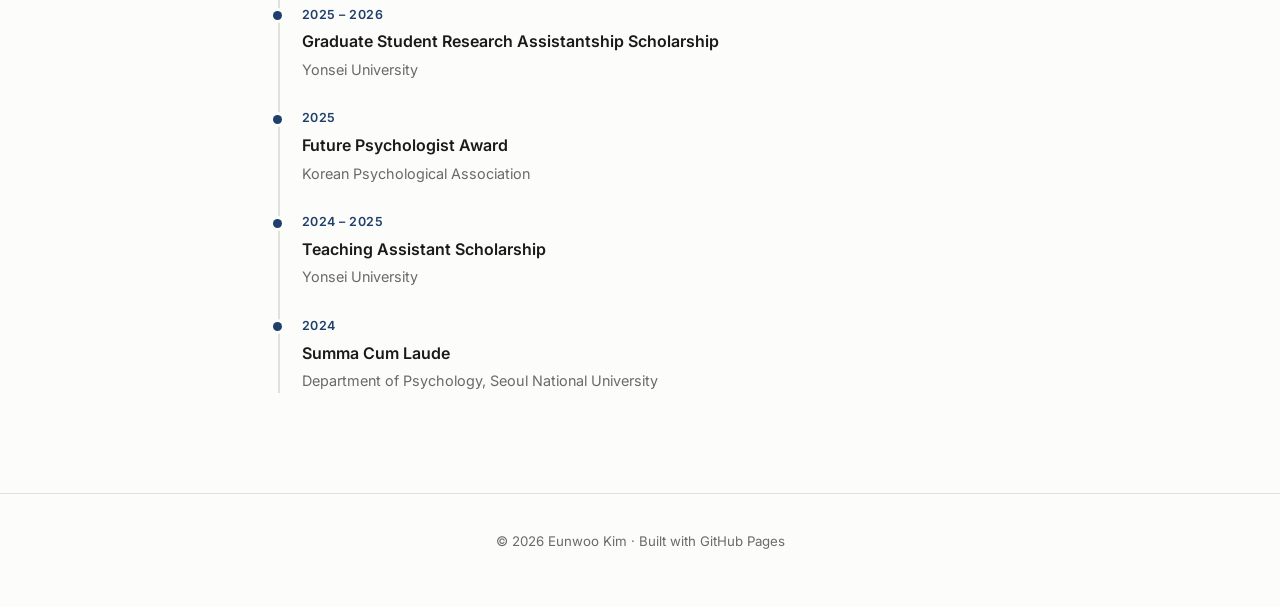
==== commit 7de31808: "Consolidate honors and fellowships into one section on About Merges Honors & Awards with Fellowships" ====
--- a/index.html
+++ b/index.html
@@ -127,13 +127,34 @@
   </section>
 
   <section id="honors">
-    <h2>Honors &amp; Awards</h2>
+    <h2>Honors, Awards &amp; Fellowships</h2>
     <div class="timeline">
+      <div class="timeline-item">
+        <span class="timeline-date">2026</span>
+        <span class="timeline-text">
+          <span class="timeline-role">Graduate Idea Incubating Fellowship (IIF)</span>
+          <span class="timeline-meta">Yonsei University &middot; $1,500</span>
+        </span>
+      </div>
+      <div class="timeline-item">
+        <span class="timeline-date">2025 &ndash; 2026</span>
+        <span class="timeline-text">
+          <span class="timeline-role">Graduate Student Research Assistantship Scholarship</span>
+          <span class="timeline-meta">Yonsei University</span>
+        </span>
+      </div>
       <div class="timeline-item">
         <span class="timeline-date">2025</span>
         <span class="timeline-text">
           <span class="timeline-role">Future Psychologist Award</span>
           <span class="timeline-meta">Korean Psychological Association</span>
+        </span>
+      </div>
+      <div class="timeline-item">
+        <span class="timeline-date">2024 &ndash; 2025</span>
+        <span class="timeline-text">
+          <span class="timeline-role">Teaching Assistant Scholarship</span>
+          <span class="timeline-meta">Yonsei University</span>
         </span>
       </div>
       <div class="timeline-item">
